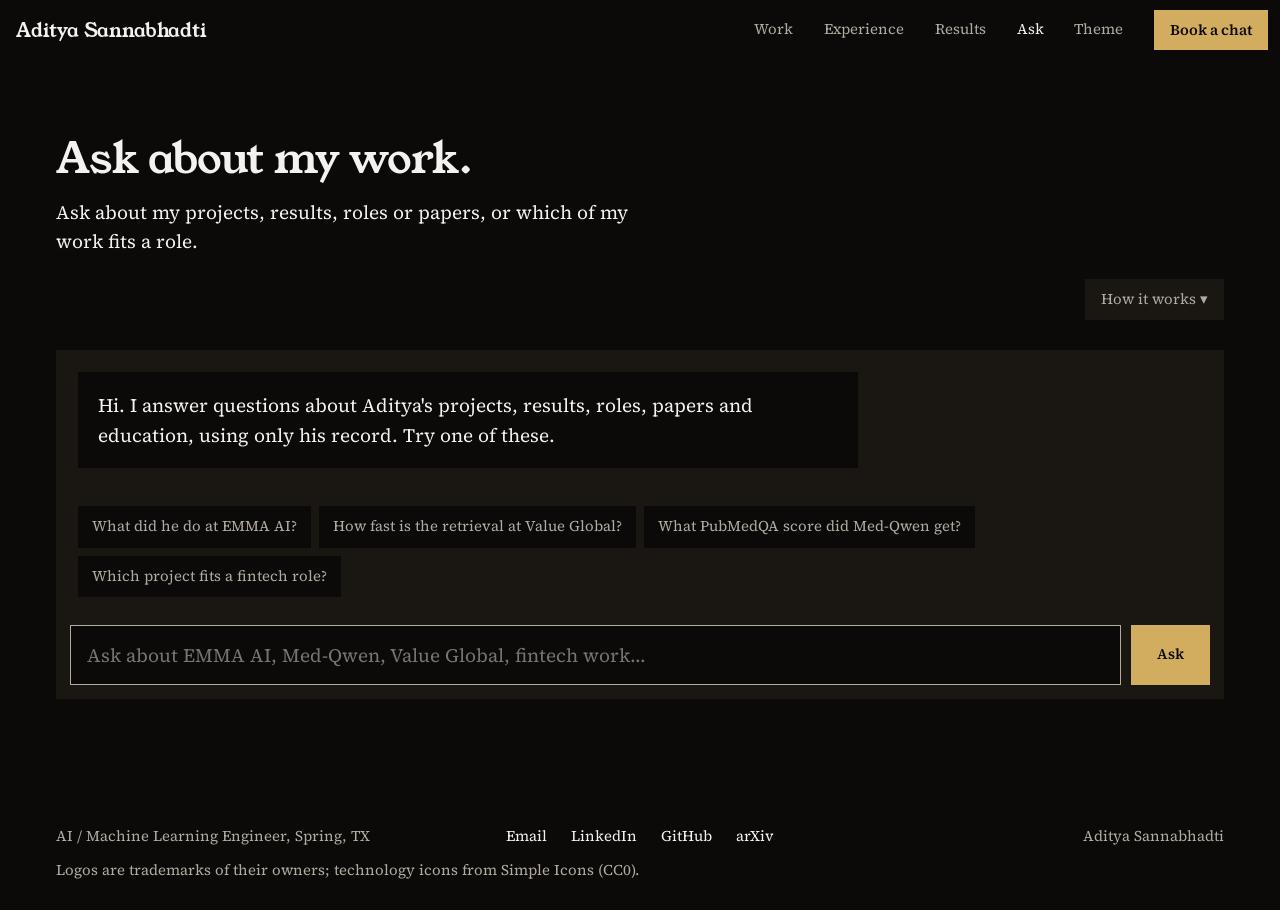
==== docs/ask.html @ 1a872a2d "Portfolio: Med-Qwen-3.5-4B-it is now the single source of truth Table, comparison picker, headline s" ====
<!doctype html>
<html lang="en"><head><meta charset="utf-8">
<meta name="viewport" content="width=device-width,initial-scale=1">
<title>Ask my record — Aditya Sannabhadti</title><meta name="description" content="Ask about Aditya’s projects, results and experience. Answers are quoted from his record by cosine similarity, with no AI model.">
<meta property="og:title" content="Ask my record — Aditya Sannabhadti"><meta property="og:description" content="Ask about Aditya’s projects, results and experience. Answers are quoted from his record by cosine similarity, with no AI model.">
<meta name="color-scheme" content="dark light"><meta name="theme-color" content="#0c0a08">
<link rel="icon" href="data:image/svg+xml,%3Csvg xmlns='http://www.w3.org/2000/svg' viewBox='0 0 32 32'%3E%3Crect width='32' height='32' fill='%230c0a08'/%3E%3Ctext x='16' y='22' text-anchor='middle' font-family='Georgia,serif' font-size='15' fill='%23d2ac5f'%3EAS%3C/text%3E%3C/svg%3E">
<link rel="preload" href="fonts/YoungSerif-normal.woff2" as="font" type="font/woff2" crossorigin>
<link rel="preload" href="fonts/SourceSerif4-normal.woff2" as="font" type="font/woff2" crossorigin>
<link rel="stylesheet" href="styles.css?v=ed3c6aea">
<script>document.documentElement.classList.add("js");try{var t=localStorage.getItem("th");if(t)document.documentElement.dataset.theme=t}catch(e){}</script>
</head><body class="sub">
<header class="topbar"><a class="wm" href="index.html">Aditya Sannabhadti</a><nav aria-label="Main"><a class="wk" href="index.html#work">Work</a><a class="mh" href="index.html#experience">Experience</a><a class="mh" href="index.html#results">Results</a><a href="ask.html" aria-current="page">Ask</a><button class="thm" id="tg" type="button" aria-label="Switch between dark and light">Theme</button><a class="btn p" href="contact.html">Book a chat</a></nav></header>
<main><div class="page"><div class="askn">
<h1 data-rise>Ask about my work.</h1>
<p class="intro s" data-rise style="--i:1">Ask about my projects, results, roles or papers, or which of my work fits a role.</p>
<div class="hwbar"><button class="hwb" id="hwb" type="button" aria-expanded="false" aria-controls="hwp">How it works <i aria-hidden="true">▾</i></button></div>
<div class="hwp" id="hwp" hidden><div class="hwd" aria-hidden="false"><div class="dw"><svg class="hws" viewBox="0 0 822 190" role="img" aria-label="How the Ask page works: question, read it, find the section, rank the lines, quote the best match"><defs><marker id="ah" viewBox="0 0 8 8" refX="6" refY="4" markerWidth="7" markerHeight="7" orient="auto"><path d="M0 0 L8 4 L0 8 z" class="hah"/></marker></defs><path class="ha" d="M169 94.0 L177 94.0" marker-end="url(#ah)"/><path class="ha" d="M327 94.0 L335 94.0" marker-end="url(#ah)"/><path class="ha" d="M485 94.0 L493 94.0" marker-end="url(#ah)"/><path class="ha" d="M643 94.0 L651 94.0" marker-end="url(#ah)"/><path class="ha" d="M95.0 176 L727.0 176"/><g class="hs" opacity=".35"><animate attributeName="opacity" values=".35;1;1;.35;.35" keyTimes="0;0.04;0.14;0.19;1" dur="7.5s" begin="-0.3s" repeatCount="indefinite"/><rect class="hb" x="24" y="28" width="142" height="132" /><text class="ht" x="38" y="52">1. Question</text><text class="hl" x="38" y="74">What did he do</text><text class="hl" x="38" y="93">at EMMA AI?</text></g><g class="hs" opacity=".35"><animate attributeName="opacity" values=".35;1;1;.35;.35" keyTimes="0;0.04;0.14;0.19;1" dur="7.5s" begin="1.2s" repeatCount="indefinite"/><rect class="hb" x="182" y="28" width="142" height="132" /><text class="ht" x="196" y="52">2. Read it</text><text class="hl" x="196" y="74">tokens: emma, ai</text><text class="hl" x="196" y="93">intent: describe</text><text class="hl" x="196" y="112">typos fixed</text></g><g class="hs" opacity=".35"><animate attributeName="opacity" values=".35;1;1;.35;.35" keyTimes="0;0.04;0.14;0.19;1" dur="7.5s" begin="2.7s" repeatCount="indefinite"/><rect class="hb" x="340" y="28" width="142" height="132" /><text class="ht" x="354" y="52">3. Find section</text><text class="hl" x="354" y="74">match: EMMA</text><text class="hl" x="354" y="93" textLength="114" lengthAdjust="spacingAndGlyphs">metadata: project</text><text class="hl" x="354" y="112" textLength="114" lengthAdjust="spacingAndGlyphs">health · AI · 2025</text></g><g class="hs" opacity=".35"><animate attributeName="opacity" values=".35;1;1;.35;.35" keyTimes="0;0.04;0.14;0.19;1" dur="7.5s" begin="4.2s" repeatCount="indefinite"/><rect class="hb" x="498" y="28" width="142" height="132" /><text class="ht" x="512" y="52">4. Rank lines</text><text class="hl sm" x="512" y="150">similarity</text><rect class="hbt" x="512" y="68" width="114" height="10"/><rect class="hbar win" x="512" y="68" width="104.8" height="10"/><rect class="hbt" x="512" y="94" width="114" height="10"/><rect class="hbar" x="512" y="94" width="38.6" height="10"/><rect class="hbt" x="512" y="120" width="114" height="10"/><rect class="hbar" x="512" y="120" width="20.2" height="10"/></g><g class="hs" opacity=".35"><animate attributeName="opacity" values=".35;1;1;.35;.35" keyTimes="0;0.04;0.14;0.19;1" dur="7.5s" begin="5.7s" repeatCount="indefinite"/><rect class="hb" x="656" y="28" width="142" height="132" /><text class="ht" x="670" y="52">5. Quote</text><text class="hl" x="670" y="74">best line,</text><text class="hl" x="670" y="93">numbers in bold,</text><text class="hl" x="670" y="112">+ source line</text></g><circle class="hp" r="6"><animateMotion dur="7.5s" repeatCount="indefinite" path="M95.0 176 L727.0 176" keyPoints="0;1;1" keyTimes="0;0.8;1" calcMode="linear"/></circle></svg></div><div class="mw"><svg class="hws" viewBox="0 0 330 660" role="img" aria-label="How the Ask page works: question, read it, find the section, rank the lines, quote the best match"><defs><marker id="ah" viewBox="0 0 8 8" refX="6" refY="4" markerWidth="7" markerHeight="7" orient="auto"><path d="M0 0 L8 4 L0 8 z" class="hah"/></marker></defs><path class="ha" d="M165.0 128 L165.0 146" marker-end="url(#ah)"/><path class="ha" d="M165.0 256 L165.0 274" marker-end="url(#ah)"/><path class="ha" d="M165.0 384 L165.0 402" marker-end="url(#ah)"/><path class="ha" d="M165.0 512 L165.0 530" marker-end="url(#ah)"/><path class="ha" d="M7 74.0 L7 586.0"/><g class="hs" opacity=".35"><animate attributeName="opacity" values=".35;1;1;.35;.35" keyTimes="0;0.04;0.14;0.19;1" dur="7.5s" begin="-0.3s" repeatCount="indefinite"/><rect class="hb" x="15" y="24" width="300" height="100" /><text class="ht" x="29" y="48">1. Question</text><text class="hl" x="29" y="70">What did he do</text><text class="hl" x="29" y="89">at EMMA AI?</text></g><g class="hs" opacity=".35"><animate attributeName="opacity" values=".35;1;1;.35;.35" keyTimes="0;0.04;0.14;0.19;1" dur="7.5s" begin="1.2s" repeatCount="indefinite"/><rect class="hb" x="15" y="152" width="300" height="100" /><text class="ht" x="29" y="176">2. Read it</text><text class="hl" x="29" y="198">tokens: emma, ai</text><text class="hl" x="29" y="217">intent: describe</text><text class="hl" x="29" y="236">typos fixed</text></g><g class="hs" opacity=".35"><animate attributeName="opacity" values=".35;1;1;.35;.35" keyTimes="0;0.04;0.14;0.19;1" dur="7.5s" begin="2.7s" repeatCount="indefinite"/><rect class="hb" x="15" y="280" width="300" height="100" /><text class="ht" x="29" y="304">3. Find section</text><text class="hl" x="29" y="326">match: EMMA</text><text class="hl" x="29" y="345">metadata: project</text><text class="hl" x="29" y="364">health · AI · 2025</text></g><g class="hs" opacity=".35"><animate attributeName="opacity" values=".35;1;1;.35;.35" keyTimes="0;0.04;0.14;0.19;1" dur="7.5s" begin="4.2s" repeatCount="indefinite"/><rect class="hb" x="15" y="408" width="300" height="100" /><text class="ht" x="29" y="432">4. Rank lines</text><text class="hl sm" x="29" y="498">similarity</text><rect class="hbt" x="29" y="448" width="272" height="10"/><rect class="hbar win" x="29" y="448" width="250.1" height="10"/><rect class="hbt" x="29" y="474" width="272" height="10"/><rect class="hbar" x="29" y="474" width="92.1" height="10"/><rect class="hbt" x="29" y="500" width="272" height="10"/><rect class="hbar" x="29" y="500" width="48.3" height="10"/></g><g class="hs" opacity=".35"><animate attributeName="opacity" values=".35;1;1;.35;.35" keyTimes="0;0.04;0.14;0.19;1" dur="7.5s" begin="5.7s" repeatCount="indefinite"/><rect class="hb" x="15" y="536" width="300" height="100" /><text class="ht" x="29" y="560">5. Quote</text><text class="hl" x="29" y="582">best line,</text><text class="hl" x="29" y="601">numbers in bold,</text><text class="hl" x="29" y="620">+ source line</text></g><circle class="hp" r="6"><animateMotion dur="7.5s" repeatCount="indefinite" path="M7 74.0 L7 586.0" keyPoints="0;1;1" keyTimes="0;0.8;1" calcMode="linear"/></circle></svg></div></div>
<ol>
<li><b>Chunk.</b> My record is cut into fifteen sections, one per project, role or topic, split into forty-three short lines. Each section carries metadata: project, organisation, year, domain, topics and tools.</li>
<li><b>Match.</b> No AI model runs here. Each question and each line becomes a TF-IDF vector; names such as EMMA or Tata pick the section, metadata filters pick projects by topic or role, and cosine similarity picks the best lines.</li>
<li><b>Quote.</b> A fixed template writes the reply around those lines. Same question, same answer, every time.</li></ol>
<p class="cap">It refuses anything outside my record, such as coding help or general questions. It was checked on fifty-six questions I wrote; every set was used to tune it, so treat that as a regression check, not a blind test. With this panel open, each answer also shows its similarity score and metadata tags. <a class="ln" href="how-it-works.gif" download>Download this diagram as a GIF</a>.</p></div>
<div class="askp" id="askp"><div class="thread" id="thread" aria-live="polite"></div>
<div class="starts" id="starts" aria-label="Suggested questions"></div>
<form id="askf" class="askf"><input id="askq" type="text" maxlength="300" autocomplete="off" placeholder="Ask about EMMA AI, Med-Qwen, Value Global, fintech work…" aria-label="Your question"><button type="submit">Ask</button></form></div>
</div></div></main>
<footer class="foot"><div class="row"><span>AI / Machine Learning Engineer, Spring, TX</span>
<nav aria-label="Elsewhere"><a href="mailto:asannabh@alumni.cmu.edu?subject=Let%27s%20talk">Email</a><a href="https://linkedin.com/in/aditya-sannabhadti-269168221" rel="noopener">LinkedIn</a><a href="https://github.com/adi274903" rel="noopener">GitHub</a><a href="https://arxiv.org/abs/2503.22954" rel="noopener">arXiv</a><button class="thm tgf" type="button" aria-label="Switch between dark and light">Theme</button></nav>
<span>Aditya Sannabhadti</span></div>
<p class="cr">Logos are trademarks of their owners; technology icons from Simple Icons (CC0).</p></footer>
<script src="engine.js?v=ed3c6aea" defer></script><script src="ask.js?v=ed3c6aea" defer></script><script src="app.js?v=ed3c6aea" defer></script></body></html>
---- docs/styles.css ----
/* Aditya Sannabhadti: the split stage.
   One face for headings (Young Serif), one for text (Source Serif 4), five sizes, flat fields, square corners.
   Surfaces are told apart by a tone step; the only lines are real table and form-field lines. */
@font-face{font-family:"Young Serif";src:url(fonts/YoungSerif-normal.woff2) format("woff2");font-weight:400;font-style:normal;font-display:swap}
@font-face{font-family:"Source Serif 4";src:url(fonts/SourceSerif4-normal.woff2) format("woff2");font-weight:200 900;font-style:normal;font-display:swap}
@font-face{font-family:"Source Serif 4";src:url(fonts/SourceSerif4-italic.woff2) format("woff2");font-weight:200 900;font-style:italic;font-display:swap}

:root{
 --bg:#0c0a08;--surface:#1a1612;--ink:#f3f2f0;--muted:#b2aba2;--accent:#d2ac5f;--accent-ink:#0c0a08;
 --f-head:"Young Serif",Georgia,"Times New Roman",serif;--f-text:"Source Serif 4",Georgia,"Times New Roman",serif;
 --s-small:clamp(.875rem,.85rem + .1vw,.9375rem);
 --s-body:clamp(1.0625rem,1rem + .25vw,1.1875rem);
 --s-lead:clamp(1.3125rem,1.1rem + .8vw,1.75rem);
 --s-head:clamp(1.75rem,1.1rem + 2vw,2.75rem);
 --s-display:clamp(3rem,1rem + 5vw,6rem);
 --m:12px;--bar:60px;--pad:clamp(22px,4.4vw,72px);--gap:clamp(88px,11vw,168px);
 --ease:cubic-bezier(.22,1,.36,1);color-scheme:dark}
:root[data-theme=light]{--bg:#edebe7;--surface:#dedad3;--ink:#17130f;--muted:#554d43;--accent:#6f4f0c;--accent-ink:#edebe7;color-scheme:light}
*,*::before,*::after{box-sizing:border-box}
*{margin:0}
html{-webkit-text-size-adjust:100%;scroll-behavior:smooth;scroll-padding-top:calc(var(--bar) + 16px)}
body{background:var(--bg);color:var(--ink);font:400 var(--s-body)/1.58 var(--f-text);-webkit-font-smoothing:antialiased;font-kerning:normal;overflow-x:hidden}
ul,ol{list-style:none;padding:0}
img,svg,video{display:block;max-width:100%}
a{color:inherit}
button{font:inherit;color:inherit;background:none;border:0;padding:0;cursor:pointer}
:focus-visible{outline:2px solid var(--accent);outline-offset:3px}
::selection{background:var(--accent);color:var(--accent-ink)}
h1,h2,h3{font-family:var(--f-head);font-weight:400;letter-spacing:-.02em;line-height:1.04;text-wrap:balance}
h1{font-size:var(--s-display)}
h2{font-size:var(--s-head)}
h3{font-size:var(--s-lead);line-height:1.15}
p{max-width:62ch;text-wrap:pretty}
.small,small{font-size:var(--s-small)}
.mut{color:var(--muted)}
.lead{font-size:var(--s-lead);line-height:1.38}
strong.n{font-weight:700}
a.ln,.cap a,.prose a{color:var(--accent);text-decoration:underline;text-decoration-thickness:.07em;text-underline-offset:.2em;overflow-wrap:anywhere}
a.ln:hover,.cap a:hover,.prose a:hover{text-decoration-thickness:.14em}
.cap{font-size:var(--s-small);color:var(--muted);max-width:68ch;margin-top:14px}
.sr{position:absolute;width:1px;height:1px;overflow:hidden;clip-path:inset(50%);white-space:nowrap}

/* buttons: one shape, flat, square */
.btn{display:inline-flex;align-items:center;justify-content:center;gap:8px;min-height:50px;padding:0 24px;background:var(--surface);color:var(--ink);text-decoration:none;font:600 var(--s-small)/1 var(--f-text);transition:transform .14s var(--ease),background-color .18s,color .18s}
.btn:hover{background:var(--ink);color:var(--bg)}
.btn:active{transform:scale(.97)}
.btn.p{background:var(--accent);color:var(--accent-ink)}
.btn.p:hover{background:var(--ink);color:var(--bg)}
.cta{display:flex;flex-wrap:wrap;gap:10px;margin-top:clamp(26px,3vw,38px)}

/* bar */
.topbar{position:sticky;top:0;z-index:30;height:var(--bar);background:var(--bg);display:flex;align-items:center;justify-content:space-between;gap:16px;padding:0 var(--m) 0 calc(var(--m) + 4px)}
.wm{font:400 var(--s-body)/1 var(--f-head);text-decoration:none;letter-spacing:-.01em;white-space:nowrap}
.topbar nav{display:flex;align-items:center;gap:clamp(14px,2.4vw,32px);font-size:var(--s-small)}
.topbar nav a{text-decoration:none;color:var(--muted);padding:8px 0}
.topbar nav a:hover,.topbar nav a[aria-current]{color:var(--ink)}
.topbar nav a.btn,.topbar nav a.btn[aria-current]{color:var(--accent-ink)}
.topbar nav .btn{min-height:40px;padding:0 16px;color:var(--accent-ink)}
.topbar nav .btn:hover{color:var(--bg)}
.thm{font-size:var(--s-small);color:var(--muted);padding:8px 0}
.thm:hover{color:var(--ink)}
@media(max-width:720px){.topbar nav a.mh,.topbar nav .thm,.topbar nav a.wk{display:none}.topbar nav{gap:16px}}

/* the split: a stage that stays, and a column that scrolls */
.split{display:grid;grid-template-columns:minmax(0,1fr)}
.stage{margin:var(--m)}
.stage .pane{display:none}
.stage .pane.me{display:block}
.pane figure,.pane .fill{position:relative}
.stage img{width:100%;height:100%;object-fit:cover}
.stage .pane.me img{aspect-ratio:1;width:min(100%,420px);height:auto;margin:0 auto}
.stage figcaption{background:var(--surface);padding:14px 18px;font-size:var(--s-small);color:var(--muted)}
.stage figcaption a{color:var(--muted)}
.read{padding:clamp(28px,5vw,64px) var(--pad) 0}
.read>section{padding-bottom:var(--gap)}
@media(min-width:1000px){
 .split{grid-template-columns:minmax(0,1fr) minmax(0,1fr)}
 .stage{position:sticky;top:var(--bar);height:calc(100svh - var(--bar) - var(--m));margin:0 0 var(--m) var(--m);background:var(--surface);overflow:hidden}
 .stage .pane{display:flex;flex-direction:column;position:absolute;inset:0;opacity:0;visibility:hidden;transition:opacity .35s ease,visibility 0s .35s}
 .stage .pane.on{opacity:1;visibility:visible;transition:opacity .8s ease .3s}
 .pane figure{flex:1;min-height:0;display:flex;flex-direction:column}
 .pane figure img{flex:1;min-height:0;height:100%}
 .stage .pane.me figure{align-items:center;justify-content:center}
 .stage .pane.me img{flex:none;height:auto;aspect-ratio:1;width:min(86%,540px);margin:0}
 .stage .pane.me figcaption{width:min(86%,540px);background:none;padding:16px 0 0}
 .pane.me.on img{animation:drift 22s ease-in-out infinite alternate}
 .read{padding-top:clamp(40px,6vw,88px)}
}
@keyframes drift{from{transform:scale(1)}to{transform:scale(1.045)}}
.pane .fill{flex:1;min-height:0;padding:clamp(28px,3.4vw,56px);display:flex;flex-direction:column;justify-content:center;gap:22px;overflow:hidden}
.fill .big{font:400 var(--s-display)/.95 var(--f-head);letter-spacing:-.03em;color:var(--accent);font-variant-numeric:tabular-nums;text-wrap:balance}
.fill .note{font-size:var(--s-lead);line-height:1.3;color:var(--ink);max-width:28ch}
.fill .ttl{font-size:var(--s-small);color:var(--muted)}
.fill .ch{max-width:560px}

/* hero */
.hero{min-height:calc(100svh - var(--bar) - 40px);display:flex;flex-direction:column;justify-content:center}
.hero h1{margin-bottom:clamp(18px,2vw,28px)}
.hero .role{font-size:var(--s-lead);line-height:1.28;max-width:30ch;color:var(--ink)}
.hero .where{color:var(--muted);font-size:var(--s-small);margin-top:10px}
.hero .lede{font-size:var(--s-body);line-height:1.6;max-width:52ch;margin-top:clamp(22px,2.6vw,34px)}
.hero .lede[hidden]{display:none}
.hero .motto{margin-top:18px;color:var(--muted);font-style:italic;max-width:46ch}
.tracks{margin-top:clamp(28px,3.4vw,44px);display:flex;flex-wrap:wrap;align-items:center;gap:6px 14px;color:var(--muted);font-size:var(--s-small)}
.seg{display:inline-flex;flex-wrap:wrap;gap:6px}
.seg button{font-size:var(--s-small);padding:9px 16px;background:var(--surface);color:var(--muted);transition:background-color .18s,color .18s}
.seg button:hover{color:var(--ink)}
.seg button[aria-pressed=true]{background:var(--accent);color:var(--accent-ink)}

/* section heads */
.sh{max-width:22ch;margin-bottom:clamp(22px,2.6vw,36px)}
.sh.w{max-width:26ch}
.sh+p{color:var(--muted);margin:-8px 0 clamp(26px,3vw,40px);max-width:52ch}

/* work: names are the index */
.works li{padding:clamp(22px,2.6vw,34px) 0}
.works .wn{display:block;width:100%;text-align:left}
.works .wt{display:block;font:400 var(--s-head)/1.06 var(--f-head);letter-spacing:-.02em;transition:color .18s;text-wrap:balance}
.works .wm{display:block;margin-top:10px;font-size:var(--s-small);color:var(--muted)}
.works li.on .wt,.works .wn:hover .wt,.works .wn:focus-visible .wt{color:var(--accent)}
.works .wb{margin-top:16px;max-width:54ch}
.works .wa{display:flex;flex-wrap:wrap;align-items:center;gap:8px 28px;margin-top:18px;font-size:var(--s-body)}
.works .wa .show{color:var(--accent);text-decoration:underline;text-underline-offset:.22em;text-decoration-thickness:.07em}
.works .wa a{color:var(--muted);text-decoration:underline;text-underline-offset:.22em;text-decoration-thickness:.07em}
.works .wa a:hover,.works .wa .show:hover{color:var(--ink)}
.works li.off{display:none}
.works .wf{display:none;margin-top:22px;padding:22px;background:var(--surface)}
.works li.open .wf{display:block}
.wf .big{font:400 clamp(2.25rem,9vw,3.25rem)/1 var(--f-head);color:var(--accent);margin-bottom:6px;font-variant-numeric:tabular-nums}
.wf .note{font-size:var(--s-small);color:var(--muted);margin-bottom:16px}
.chips{display:flex;flex-wrap:wrap;gap:8px 18px;margin-top:14px;font-size:var(--s-small);color:var(--muted)}
.chips li{display:inline-flex;align-items:center;gap:7px}
.ic{width:16px;height:16px;fill:currentColor;flex:none}
.lg-i{display:inline-flex}
@media(min-width:1000px){.works .wf{display:none!important}}

/* charts (inline SVG, styled here) */
.ch{width:100%;height:auto;overflow:visible}
.ch text{font-family:var(--f-text);font-size:14px;fill:var(--muted)}
.ch .l.hot,.ch .v{fill:var(--ink)}
.ch .v{font-weight:600}
.ch .tr{fill:var(--bg)}
.ch .bar{fill:#5c554b}
.ch .bar.hot{fill:var(--accent)}
.mw{display:none}
@media(max-width:720px){.dw{display:none}.mw{display:block}}
@media(prefers-reduced-motion:no-preference){
 .js .ch .bar{transform-box:fill-box;transform-origin:left center;transform:scaleX(0);transition:transform .9s var(--ease);transition-delay:calc(var(--i,0)*80ms + 200ms)}
 .js .on .ch .bar,.js .open .ch .bar,.js .ch.in .bar,.js .fig .ch .bar{transform:scaleX(1)}}

/* the scoreboard: full width, the live thing */
.full{padding:var(--gap) var(--pad) 0}
.full>.in{max-width:78rem;margin:0 auto}
.sb{display:grid;gap:clamp(26px,4vw,64px);grid-template-columns:minmax(0,1fr);align-items:start}
@media(min-width:1000px){.sb{grid-template-columns:minmax(0,5fr) minmax(0,7fr)}}
.sb .pick{display:flex;flex-wrap:wrap;gap:8px;margin:22px 0 26px}
.sb .pick button{padding:10px 16px;background:var(--surface);color:var(--muted);font-size:var(--s-small);transition:background-color .18s,color .18s,transform .14s}
.sb .pick button:hover{color:var(--ink)}
.sb .pick button:active{transform:scale(.97)}
.sb .pick button[aria-pressed=true]{background:var(--accent);color:var(--accent-ink)}
.verdict{font-size:var(--s-body);line-height:1.5;max-width:42ch;min-height:4.5em}
.verdict em{font-style:normal;font-weight:700;color:var(--accent)}
.tblw{overflow-x:auto}
.cmp{width:100%;border-collapse:collapse;font-size:var(--s-body);font-variant-numeric:tabular-nums}
.cmp caption{text-align:left;color:var(--muted);font-size:var(--s-small);padding-top:16px;caption-side:bottom}
.cmp th,.cmp td{padding:14px 12px;text-align:right;border-bottom:1px solid var(--surface)}
.cmp th:first-child,.cmp tbody th{text-align:left;padding-left:0}
.cmp thead th{font-weight:600;color:var(--muted);font-size:var(--s-small);vertical-align:bottom}
.cmp tbody th{font-weight:400}
.cmp .us{background:var(--surface)}
.cmp thead .us{color:var(--accent);white-space:nowrap}
.cmp td.best{font-weight:700;color:var(--accent)}
.cmp[data-sel="1"] .c3,.cmp[data-sel="1"] .c4,.cmp[data-sel="3"] .c1,.cmp[data-sel="3"] .c4,.cmp[data-sel="4"] .c1,.cmp[data-sel="4"] .c3{display:none}

/* experience: two-ended rows */
.xp details{padding:clamp(14px,1.6vw,20px) 0}
.xp summary{display:grid;grid-template-columns:44px minmax(0,1fr) auto;column-gap:16px;align-items:center;cursor:pointer;list-style:none}
.xp summary::-webkit-details-marker{display:none}
.xp .co{display:grid;place-items:center;width:44px;height:44px}
.xp .co img{width:36px;height:36px;object-fit:contain}
.xp .co .ic{width:30px;height:30px}
.xp .co.mn{font:400 var(--s-small) var(--f-head);color:var(--muted);background:var(--surface)}
.xp .org{font:400 var(--s-lead)/1.15 var(--f-head);letter-spacing:-.01em;transition:color .18s}
.xp summary:hover .org,.xp details[open] .org{color:var(--accent)}
.xp .when{font-size:var(--s-small);color:var(--muted);text-align:right;white-space:nowrap}
.xp .role{grid-column:2/-1;font-size:var(--s-small);color:var(--muted);margin-top:4px}
.xp ul{margin:16px 0 8px 60px;display:grid;gap:12px;max-width:56ch}
.xp .lgs{grid-column:2/-1;display:flex;flex-wrap:wrap;gap:10px;margin-top:8px;color:var(--muted)}
@media(max-width:720px){.xp summary{grid-template-columns:44px minmax(0,1fr)}.xp .when{grid-column:2;text-align:left;margin-top:2px}.xp ul{margin-left:0}}
.xp .co.ink img{filter:invert(1)}
:root[data-theme=light] .xp .co.ink img{filter:none}
.xp .co.fb img{width:100%;height:100%;object-fit:cover}

/* skills counted: bars made of a flat fill */
.sk{display:grid;gap:clamp(22px,2.4vw,34px)}
.sk li{display:grid;grid-template-columns:minmax(0,1fr);gap:8px}
@media(min-width:760px){.sk li{grid-template-columns:minmax(0,5fr) minmax(0,7fr);align-items:baseline;gap:28px}}
.sk .a{font:400 var(--s-lead)/1.15 var(--f-head)}
.sk .m{display:grid;gap:8px}
.sk .bar2{height:14px;background:var(--surface)}
.sk .bar2 i{display:block;height:100%;background:var(--accent);transform-origin:left;width:var(--w)}
.sk .who{font-size:var(--s-small);color:var(--muted)}
.tools{display:flex;flex-wrap:wrap;gap:10px 22px;margin:0 0 clamp(34px,4vw,56px);color:var(--muted);font-size:var(--s-small)}
.tools li{display:inline-flex;align-items:center;gap:8px}
.tools .ic{width:18px;height:18px;color:var(--accent)}
@media(prefers-reduced-motion:no-preference){
 .js .sk .bar2 i{transform:scaleX(0);transition:transform 1s var(--ease)}
 .js .sk li.is-in .bar2 i{transform:scaleX(1)}}

/* plain names in columns: papers, schools, recognition */
.names{display:grid;gap:clamp(30px,4vw,56px);grid-template-columns:minmax(0,1fr)}
@media(min-width:760px){.names{grid-template-columns:repeat(3,minmax(0,1fr))}}
.names h3{margin-bottom:16px}
.names li{margin-bottom:16px;line-height:1.45}
.names li span{display:block;color:var(--muted);font-size:var(--s-small);margin-top:2px}
.names a{text-decoration:underline;text-decoration-thickness:.07em;text-underline-offset:.22em}
.names a:hover{color:var(--accent)}

/* contact: one card on a photograph */
.visit{position:relative;margin-top:var(--gap);min-height:min(78svh,760px);display:flex;align-items:flex-start;justify-content:flex-end;padding:clamp(14px,4vw,64px)}
.visit>img{position:absolute;inset:0;width:100%;height:100%;object-fit:cover;object-position:50% 62%}
.card{position:relative;background:var(--surface);padding:clamp(24px,3vw,36px);width:min(100%,440px);display:grid;gap:18px}
.card h2{font-size:var(--s-head)}
.card .links{display:flex;flex-wrap:wrap;gap:6px 20px;font-size:var(--s-small)}
.card .links a{color:var(--muted);text-decoration:underline;text-underline-offset:.22em}
.card .links a:hover{color:var(--ink)}
.card .mail{font:400 var(--s-body)/1.3 var(--f-head);color:var(--accent);text-decoration:underline;text-underline-offset:.22em;overflow-wrap:anywhere}
.card .btn{width:100%}

/* footer: one quiet line */
.foot{padding:clamp(80px,14svh,160px) var(--pad) 28px;display:grid;gap:10px;font-size:var(--s-small);color:var(--muted)}
.foot .row{display:grid;grid-template-columns:1fr auto 1fr;gap:16px;align-items:baseline}
.foot .row>:last-child{text-align:right}
.foot nav{display:flex;gap:24px;flex-wrap:wrap;justify-content:center}
.foot .thm{color:var(--ink);padding:0}
.foot a{color:var(--ink);text-decoration:none}
.foot a:hover{text-decoration:underline}
.foot .cr{max-width:96ch}
.foot .cr a{color:var(--muted);text-decoration:underline}
@media(max-width:720px){.foot .row{grid-template-columns:1fr;gap:8px}.foot .row>:last-child{text-align:left}.foot nav{justify-content:flex-start;gap:16px}}

/* case, ask and contact pages share one column */
.page{padding:clamp(34px,6vw,88px) var(--pad) 0}
.page h1{font-size:var(--s-head);max-width:22ch;margin:0 0 16px}
.page h1.lg{font-size:var(--s-display);max-width:none;margin-bottom:24px}
.page .sub{color:var(--muted);font-size:var(--s-body)}
.top{display:grid;gap:clamp(24px,4vw,64px);grid-template-columns:minmax(0,1fr);align-items:center;margin-bottom:clamp(40px,5vw,72px)}
@media(min-width:900px){.top{grid-template-columns:minmax(0,7fr) minmax(0,6fr)}}
.page .intro.s{font-size:var(--s-body);line-height:1.55;max-width:62ch}
.page .intro{font-size:var(--s-lead);line-height:1.34;max-width:34ch;color:var(--ink)}
.bigm{margin:clamp(22px,3vw,40px) 0 clamp(28px,4vw,54px);display:grid;gap:10px}
.bigm b{font:400 var(--s-display)/.95 var(--f-head);color:var(--accent);letter-spacing:-.03em;font-variant-numeric:tabular-nums;text-wrap:balance}
.bigm span{font-size:var(--s-lead);line-height:1.3;max-width:30ch}
.cols{display:grid;gap:clamp(34px,5vw,80px);grid-template-columns:minmax(0,1fr);align-items:start}
@media(min-width:900px){.cols{grid-template-columns:minmax(0,7fr) minmax(0,6fr)}}
.cols h3{margin-bottom:16px}
.cols ul.b{display:grid;gap:18px}
.fig{background:var(--surface);padding:clamp(20px,2.6vw,34px)}
.cols .chips{margin:0 0 34px}
.pn{display:flex;justify-content:space-between;gap:12px;flex-wrap:wrap;margin-top:clamp(56px,7vw,100px)}
.vs{display:grid;gap:12px}
.vr{display:grid;grid-template-columns:minmax(0,1.6fr) auto auto;gap:14px;align-items:center}
.vn{font-size:var(--s-small)}
.cells{display:inline-flex;gap:4px}
.cells i{width:16px;height:16px;background:var(--bg)}
.cells i.w{background:var(--accent)}
.vr b{font-weight:600;font-variant-numeric:tabular-nums;min-width:2.6em;text-align:right}
.vs .k{font-size:var(--s-small);color:var(--muted)}

/* Ask page */
.askn{max-width:none}
.askp{background:var(--surface);display:flex;flex-direction:column;min-height:0;max-height:78dvh;margin-top:30px}
.thread{flex:1;overflow-y:auto;padding:22px;display:flex;flex-direction:column;gap:16px;min-height:0}
.am{max-width:94%}
.am.u{align-self:flex-end;background:var(--accent);color:var(--accent-ink);padding:10px 16px}
.am.b{align-self:flex-start;width:100%;max-width:100%}
.abx{background:var(--bg);padding:18px 20px;max-width:78ch}
.mt{display:flex;flex-wrap:wrap;gap:6px 14px;align-items:baseline;margin-bottom:10px}
.mt b{font:400 var(--s-lead)/1.15 var(--f-head);color:var(--accent)}
.mt span{font-size:var(--s-small);color:var(--muted)}
.ld{color:var(--muted);margin-bottom:8px}
.ls{display:grid;gap:12px}
@media(prefers-reduced-motion:no-preference){.ls li{opacity:0;animation:rise .5s var(--ease) forwards;animation-delay:calc(var(--i,0)*140ms + 60ms)}@keyframes rise{from{opacity:0;transform:translateY(8px)}to{opacity:1;transform:none}}}
.lks{display:flex;flex-wrap:wrap;gap:8px;margin-top:14px}
.lks a{font-size:var(--s-small);padding:8px 14px;background:var(--surface);text-decoration:none}
.lks a:hover{background:var(--accent);color:var(--accent-ink)}
.src{margin-top:14px}
.src summary{cursor:pointer;font-size:var(--s-small);color:var(--muted);list-style:none}
.src summary::-webkit-details-marker{display:none}
.src p{margin-top:8px;font-size:var(--s-small);color:var(--muted)}
.chs,.starts{display:flex;flex-wrap:wrap;gap:8px}
.starts{padding:0 22px 14px}
.chs{margin-top:16px}
.chs button,.starts button{font-size:var(--s-small);padding:9px 14px;background:var(--bg);color:var(--muted);text-align:left;transition:color .18s,background-color .18s}
.chs button:hover,.starts button:hover{color:var(--accent-ink);background:var(--accent)}
.askf{display:flex;gap:10px;padding:14px}
.askf input{flex:1;min-width:0;background:var(--bg);border:1px solid var(--muted);padding:14px 16px;color:var(--ink);font:inherit;font-size:var(--s-body)}
.askf input:focus{outline:2px solid var(--accent);outline-offset:1px}
.askf button{background:var(--accent);color:var(--accent-ink);padding:0 26px;font-weight:600;font-size:var(--s-small)}
.askp.asked .starts{display:none}
.askp:not(.xray) .mt span,.askp:not(.xray) .tg2{display:none}
.tg2{display:flex;flex-wrap:wrap;gap:6px 14px;margin:0 0 10px;font-size:var(--s-small);color:var(--muted)}
.hwbar{display:flex;justify-content:flex-end;margin-top:22px}
.hwb{font-size:var(--s-small);padding:9px 16px;background:var(--surface);color:var(--muted)}
.hwb:hover{color:var(--ink)}
.hwb[aria-expanded=true]{background:var(--accent);color:var(--accent-ink)}
.hwb i{font-style:normal;display:inline-block;transition:transform .2s}
.hwb[aria-expanded=true] i{transform:rotate(180deg)}
.hwp{background:var(--surface);padding:24px;margin-top:14px}
.hwp[hidden]{display:none}
.hwp ol{display:grid;gap:14px;padding-left:22px;list-style:decimal;margin-top:18px}
.hwp li b{color:var(--accent);font-weight:600}
.hwd{overflow:hidden;max-width:920px}
.hws{width:100%;height:auto}
.hws .hb{fill:var(--bg)}
.hws .ht{font:600 14px var(--f-text);fill:var(--accent)}
.hws .hl{font:400 14px var(--f-text);fill:var(--ink)}
.hws .hl.sm{fill:var(--muted)}
.hws .ha{stroke:var(--muted);stroke-width:1.6;fill:none}
.hws .hah{fill:var(--muted)}
.hws .hp{fill:var(--accent)}
.hws .hbt{fill:var(--surface)}
.hws .hbar{fill:#5c554b}
.hws .hbar.win{fill:var(--accent)}
.hwd .mw{max-width:420px;margin:0 auto}
@media(max-width:900px){.hwd .dw{display:none}.hwd .mw{display:block}}
@media(min-width:901px){.hwd .mw{display:none}}

/* contact page */
.askw{display:grid;gap:clamp(34px,5vw,80px);grid-template-columns:minmax(0,1fr);align-items:start}
@media(min-width:900px){.askw{grid-template-columns:minmax(0,7fr) minmax(0,5fr)}}
.cfw{background:var(--surface);padding:clamp(22px,3vw,40px)}
.fr{display:grid;gap:7px;margin-bottom:18px}
.fr label{font-size:var(--s-body);color:var(--muted)}
.fr input,.fr textarea{width:100%;background:var(--bg);border:1px solid var(--muted);padding:14px 16px;color:var(--ink);font:inherit;font-size:var(--s-body)}
.fr textarea{resize:vertical;min-height:170px}
.fr input:focus,.fr textarea:focus{outline:2px solid var(--accent);outline-offset:1px}
.cmsg{min-height:1.4em;margin-top:14px;font-size:var(--s-small)}
.cmsg.bad{color:var(--accent)}
.cfw button[disabled]{opacity:.6;cursor:wait}
.cdone h2{margin-bottom:12px}
.cdone:focus{outline:none}
.how h3{margin-bottom:14px}
.how .direct{display:grid;gap:14px}
.how .direct a{text-decoration:underline;text-underline-offset:.22em;text-decoration-thickness:.07em}
.how .direct a:hover{color:var(--accent)}

/* motion: entrances rise once; content stays visible without script */
@media(prefers-reduced-motion:no-preference){
 .js [data-rise]{opacity:0;transform:translateY(22px);animation:up .9s var(--ease) forwards;animation-delay:calc(var(--i,0)*90ms + 100ms)}
 .js [data-reveal]{opacity:0;transform:translateY(24px);transition:opacity .8s var(--ease),transform .9s var(--ease);transition-delay:calc(var(--i,0)*70ms)}
 .js [data-reveal].is-in{opacity:1;transform:none}}
@keyframes up{to{opacity:1;transform:none}}
@media(prefers-reduced-motion:reduce){.stage .pane,.stage .pane.on{transition:none}.pane.me.on img{animation:none}}
@media print{.topbar,.tracks,.cta,.stage{display:none}body{background:#fff;color:#000}}

@media(max-width:720px){.cmp th,.cmp td{padding:12px 6px}.cmp{font-size:var(--s-small)}.cmp thead th{font-size:var(--s-small);hyphens:auto}}

@media(max-width:720px){.cmp{table-layout:fixed}.cmp th:first-child{width:30%}.cmp thead th{overflow-wrap:anywhere}.cmp th,.cmp td{padding:12px 4px}}
@media(max-width:759px){.rec{columns:1!important}}
.tblw+.cap{margin-top:12px}
.foot .tgf{display:none}
@media(max-width:720px){.foot .tgf{display:inline}}

/* large screens: everything set in rem grows with the screen, so the page never sits in a narrow column */
@media(min-width:1800px){html{font-size:118%}}
@media(min-width:2400px){html{font-size:150%}}
@media(min-width:3200px){html{font-size:200%}}
.rl{margin-top:1.25rem}
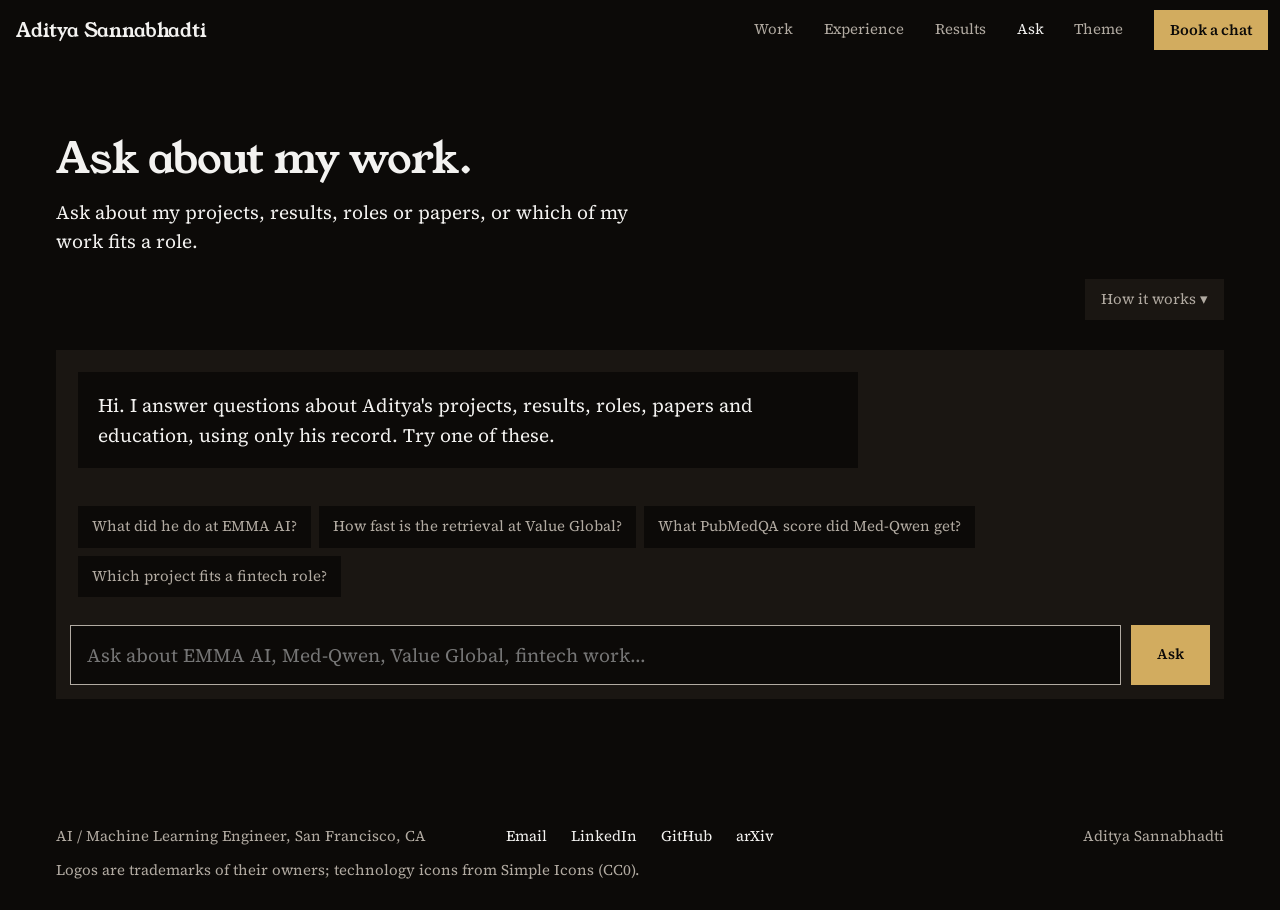
==== commit 586bb1f5: "Portfolio: add the NCM-MoE training study as the twelfth project; location San Francisco, CA" ====
--- a/docs/ask.html
+++ b/docs/ask.html
@@ -17,7 +17,7 @@
 <div class="hwbar"><button class="hwb" id="hwb" type="button" aria-expanded="false" aria-controls="hwp">How it works <i aria-hidden="true">▾</i></button></div>
 <div class="hwp" id="hwp" hidden><div class="hwd" aria-hidden="false"><div class="dw"><svg class="hws" viewBox="0 0 822 190" role="img" aria-label="How the Ask page works: question, read it, find the section, rank the lines, quote the best match"><defs><marker id="ah" viewBox="0 0 8 8" refX="6" refY="4" markerWidth="7" markerHeight="7" orient="auto"><path d="M0 0 L8 4 L0 8 z" class="hah"/></marker></defs><path class="ha" d="M169 94.0 L177 94.0" marker-end="url(#ah)"/><path class="ha" d="M327 94.0 L335 94.0" marker-end="url(#ah)"/><path class="ha" d="M485 94.0 L493 94.0" marker-end="url(#ah)"/><path class="ha" d="M643 94.0 L651 94.0" marker-end="url(#ah)"/><path class="ha" d="M95.0 176 L727.0 176"/><g class="hs" opacity=".35"><animate attributeName="opacity" values=".35;1;1;.35;.35" keyTimes="0;0.04;0.14;0.19;1" dur="7.5s" begin="-0.3s" repeatCount="indefinite"/><rect class="hb" x="24" y="28" width="142" height="132" /><text class="ht" x="38" y="52">1. Question</text><text class="hl" x="38" y="74">What did he do</text><text class="hl" x="38" y="93">at EMMA AI?</text></g><g class="hs" opacity=".35"><animate attributeName="opacity" values=".35;1;1;.35;.35" keyTimes="0;0.04;0.14;0.19;1" dur="7.5s" begin="1.2s" repeatCount="indefinite"/><rect class="hb" x="182" y="28" width="142" height="132" /><text class="ht" x="196" y="52">2. Read it</text><text class="hl" x="196" y="74">tokens: emma, ai</text><text class="hl" x="196" y="93">intent: describe</text><text class="hl" x="196" y="112">typos fixed</text></g><g class="hs" opacity=".35"><animate attributeName="opacity" values=".35;1;1;.35;.35" keyTimes="0;0.04;0.14;0.19;1" dur="7.5s" begin="2.7s" repeatCount="indefinite"/><rect class="hb" x="340" y="28" width="142" height="132" /><text class="ht" x="354" y="52">3. Find section</text><text class="hl" x="354" y="74">match: EMMA</text><text class="hl" x="354" y="93" textLength="114" lengthAdjust="spacingAndGlyphs">metadata: project</text><text class="hl" x="354" y="112" textLength="114" lengthAdjust="spacingAndGlyphs">health · AI · 2025</text></g><g class="hs" opacity=".35"><animate attributeName="opacity" values=".35;1;1;.35;.35" keyTimes="0;0.04;0.14;0.19;1" dur="7.5s" begin="4.2s" repeatCount="indefinite"/><rect class="hb" x="498" y="28" width="142" height="132" /><text class="ht" x="512" y="52">4. Rank lines</text><text class="hl sm" x="512" y="150">similarity</text><rect class="hbt" x="512" y="68" width="114" height="10"/><rect class="hbar win" x="512" y="68" width="104.8" height="10"/><rect class="hbt" x="512" y="94" width="114" height="10"/><rect class="hbar" x="512" y="94" width="38.6" height="10"/><rect class="hbt" x="512" y="120" width="114" height="10"/><rect class="hbar" x="512" y="120" width="20.2" height="10"/></g><g class="hs" opacity=".35"><animate attributeName="opacity" values=".35;1;1;.35;.35" keyTimes="0;0.04;0.14;0.19;1" dur="7.5s" begin="5.7s" repeatCount="indefinite"/><rect class="hb" x="656" y="28" width="142" height="132" /><text class="ht" x="670" y="52">5. Quote</text><text class="hl" x="670" y="74">best line,</text><text class="hl" x="670" y="93">numbers in bold,</text><text class="hl" x="670" y="112">+ source line</text></g><circle class="hp" r="6"><animateMotion dur="7.5s" repeatCount="indefinite" path="M95.0 176 L727.0 176" keyPoints="0;1;1" keyTimes="0;0.8;1" calcMode="linear"/></circle></svg></div><div class="mw"><svg class="hws" viewBox="0 0 330 660" role="img" aria-label="How the Ask page works: question, read it, find the section, rank the lines, quote the best match"><defs><marker id="ah" viewBox="0 0 8 8" refX="6" refY="4" markerWidth="7" markerHeight="7" orient="auto"><path d="M0 0 L8 4 L0 8 z" class="hah"/></marker></defs><path class="ha" d="M165.0 128 L165.0 146" marker-end="url(#ah)"/><path class="ha" d="M165.0 256 L165.0 274" marker-end="url(#ah)"/><path class="ha" d="M165.0 384 L165.0 402" marker-end="url(#ah)"/><path class="ha" d="M165.0 512 L165.0 530" marker-end="url(#ah)"/><path class="ha" d="M7 74.0 L7 586.0"/><g class="hs" opacity=".35"><animate attributeName="opacity" values=".35;1;1;.35;.35" keyTimes="0;0.04;0.14;0.19;1" dur="7.5s" begin="-0.3s" repeatCount="indefinite"/><rect class="hb" x="15" y="24" width="300" height="100" /><text class="ht" x="29" y="48">1. Question</text><text class="hl" x="29" y="70">What did he do</text><text class="hl" x="29" y="89">at EMMA AI?</text></g><g class="hs" opacity=".35"><animate attributeName="opacity" values=".35;1;1;.35;.35" keyTimes="0;0.04;0.14;0.19;1" dur="7.5s" begin="1.2s" repeatCount="indefinite"/><rect class="hb" x="15" y="152" width="300" height="100" /><text class="ht" x="29" y="176">2. Read it</text><text class="hl" x="29" y="198">tokens: emma, ai</text><text class="hl" x="29" y="217">intent: describe</text><text class="hl" x="29" y="236">typos fixed</text></g><g class="hs" opacity=".35"><animate attributeName="opacity" values=".35;1;1;.35;.35" keyTimes="0;0.04;0.14;0.19;1" dur="7.5s" begin="2.7s" repeatCount="indefinite"/><rect class="hb" x="15" y="280" width="300" height="100" /><text class="ht" x="29" y="304">3. Find section</text><text class="hl" x="29" y="326">match: EMMA</text><text class="hl" x="29" y="345">metadata: project</text><text class="hl" x="29" y="364">health · AI · 2025</text></g><g class="hs" opacity=".35"><animate attributeName="opacity" values=".35;1;1;.35;.35" keyTimes="0;0.04;0.14;0.19;1" dur="7.5s" begin="4.2s" repeatCount="indefinite"/><rect class="hb" x="15" y="408" width="300" height="100" /><text class="ht" x="29" y="432">4. Rank lines</text><text class="hl sm" x="29" y="498">similarity</text><rect class="hbt" x="29" y="448" width="272" height="10"/><rect class="hbar win" x="29" y="448" width="250.1" height="10"/><rect class="hbt" x="29" y="474" width="272" height="10"/><rect class="hbar" x="29" y="474" width="92.1" height="10"/><rect class="hbt" x="29" y="500" width="272" height="10"/><rect class="hbar" x="29" y="500" width="48.3" height="10"/></g><g class="hs" opacity=".35"><animate attributeName="opacity" values=".35;1;1;.35;.35" keyTimes="0;0.04;0.14;0.19;1" dur="7.5s" begin="5.7s" repeatCount="indefinite"/><rect class="hb" x="15" y="536" width="300" height="100" /><text class="ht" x="29" y="560">5. Quote</text><text class="hl" x="29" y="582">best line,</text><text class="hl" x="29" y="601">numbers in bold,</text><text class="hl" x="29" y="620">+ source line</text></g><circle class="hp" r="6"><animateMotion dur="7.5s" repeatCount="indefinite" path="M7 74.0 L7 586.0" keyPoints="0;1;1" keyTimes="0;0.8;1" calcMode="linear"/></circle></svg></div></div>
 <ol>
-<li><b>Chunk.</b> My record is cut into fifteen sections, one per project, role or topic, split into forty-three short lines. Each section carries metadata: project, organisation, year, domain, topics and tools.</li>
+<li><b>Chunk.</b> My record is cut into nineteen sections, one per project, role or topic, split into fifty-six short lines. Each section carries metadata: project, organisation, year, domain, topics and tools.</li>
 <li><b>Match.</b> No AI model runs here. Each question and each line becomes a TF-IDF vector; names such as EMMA or Tata pick the section, metadata filters pick projects by topic or role, and cosine similarity picks the best lines.</li>
 <li><b>Quote.</b> A fixed template writes the reply around those lines. Same question, same answer, every time.</li></ol>
 <p class="cap">It refuses anything outside my record, such as coding help or general questions. It was checked on fifty-six questions I wrote; every set was used to tune it, so treat that as a regression check, not a blind test. With this panel open, each answer also shows its similarity score and metadata tags. <a class="ln" href="how-it-works.gif" download>Download this diagram as a GIF</a>.</p></div>
@@ -25,7 +25,7 @@
 <div class="starts" id="starts" aria-label="Suggested questions"></div>
 <form id="askf" class="askf"><input id="askq" type="text" maxlength="300" autocomplete="off" placeholder="Ask about EMMA AI, Med-Qwen, Value Global, fintech work…" aria-label="Your question"><button type="submit">Ask</button></form></div>
 </div></div></main>
-<footer class="foot"><div class="row"><span>AI / Machine Learning Engineer, Spring, TX</span>
+<footer class="foot"><div class="row"><span>AI / Machine Learning Engineer, San Francisco, CA</span>
 <nav aria-label="Elsewhere"><a href="mailto:asannabh@alumni.cmu.edu?subject=Let%27s%20talk">Email</a><a href="https://linkedin.com/in/aditya-sannabhadti-269168221" rel="noopener">LinkedIn</a><a href="https://github.com/adi274903" rel="noopener">GitHub</a><a href="https://arxiv.org/abs/2503.22954" rel="noopener">arXiv</a><button class="thm tgf" type="button" aria-label="Switch between dark and light">Theme</button></nav>
 <span>Aditya Sannabhadti</span></div>
 <p class="cr">Logos are trademarks of their owners; technology icons from Simple Icons (CC0).</p></footer>
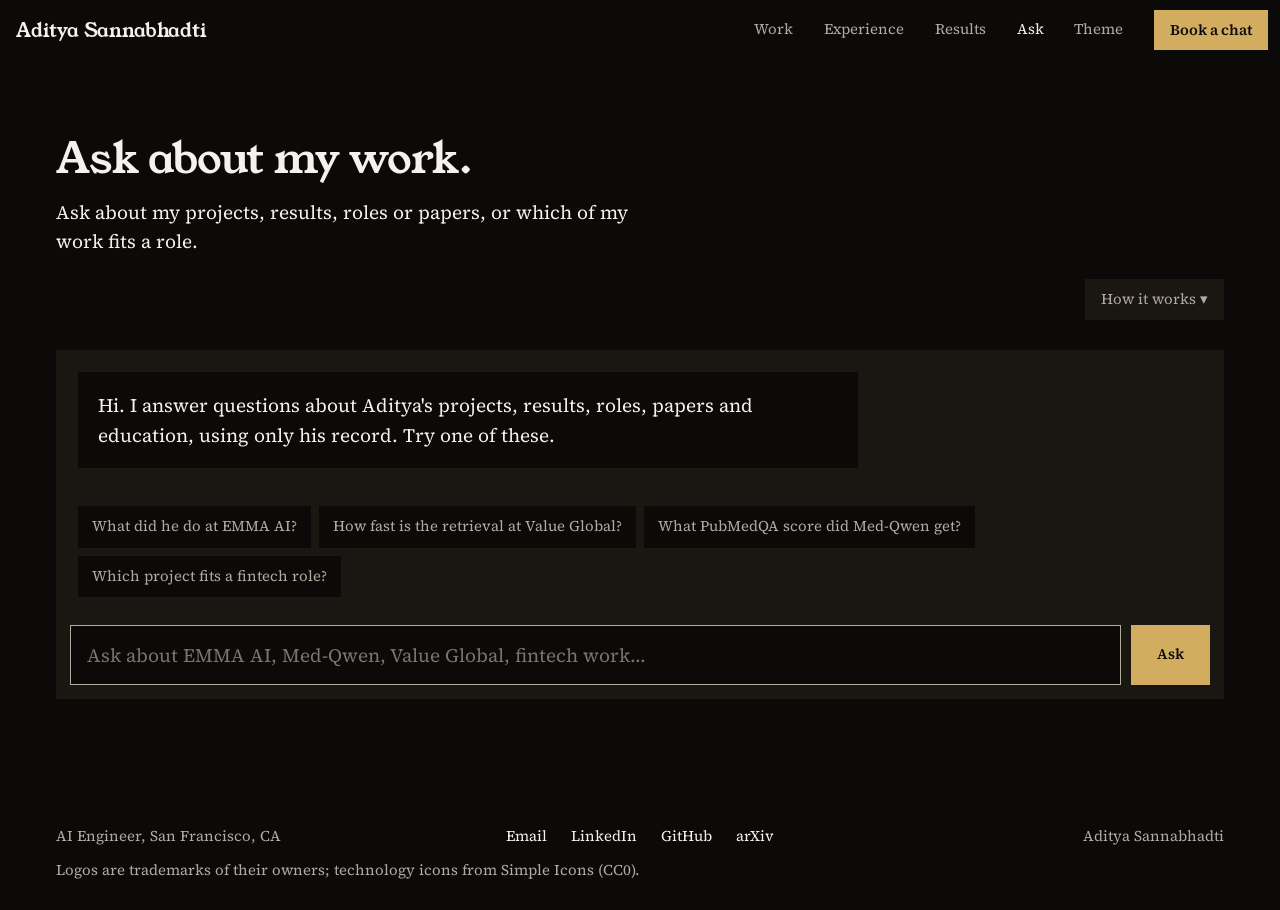
==== commit 6b88e40f: "Hero: AI Engineer at Value Global; metric-free intro matching the resume summary - Role line and tit" ====
--- a/docs/ask.html
+++ b/docs/ask.html
@@ -7,7 +7,7 @@
 <link rel="icon" href="data:image/svg+xml,%3Csvg xmlns='http://www.w3.org/2000/svg' viewBox='0 0 32 32'%3E%3Crect width='32' height='32' fill='%230c0a08'/%3E%3Ctext x='16' y='22' text-anchor='middle' font-family='Georgia,serif' font-size='15' fill='%23d2ac5f'%3EAS%3C/text%3E%3C/svg%3E">
 <link rel="preload" href="fonts/YoungSerif-normal.woff2" as="font" type="font/woff2" crossorigin>
 <link rel="preload" href="fonts/SourceSerif4-normal.woff2" as="font" type="font/woff2" crossorigin>
-<link rel="stylesheet" href="styles.css?v=ed3c6aea">
+<link rel="stylesheet" href="styles.css?v=c222f67a">
 <script>document.documentElement.classList.add("js");try{var t=localStorage.getItem("th");if(t)document.documentElement.dataset.theme=t}catch(e){}</script>
 </head><body class="sub">
 <header class="topbar"><a class="wm" href="index.html">Aditya Sannabhadti</a><nav aria-label="Main"><a class="wk" href="index.html#work">Work</a><a class="mh" href="index.html#experience">Experience</a><a class="mh" href="index.html#results">Results</a><a href="ask.html" aria-current="page">Ask</a><button class="thm" id="tg" type="button" aria-label="Switch between dark and light">Theme</button><a class="btn p" href="contact.html">Book a chat</a></nav></header>
@@ -17,7 +17,7 @@
 <div class="hwbar"><button class="hwb" id="hwb" type="button" aria-expanded="false" aria-controls="hwp">How it works <i aria-hidden="true">▾</i></button></div>
 <div class="hwp" id="hwp" hidden><div class="hwd" aria-hidden="false"><div class="dw"><svg class="hws" viewBox="0 0 822 190" role="img" aria-label="How the Ask page works: question, read it, find the section, rank the lines, quote the best match"><defs><marker id="ah" viewBox="0 0 8 8" refX="6" refY="4" markerWidth="7" markerHeight="7" orient="auto"><path d="M0 0 L8 4 L0 8 z" class="hah"/></marker></defs><path class="ha" d="M169 94.0 L177 94.0" marker-end="url(#ah)"/><path class="ha" d="M327 94.0 L335 94.0" marker-end="url(#ah)"/><path class="ha" d="M485 94.0 L493 94.0" marker-end="url(#ah)"/><path class="ha" d="M643 94.0 L651 94.0" marker-end="url(#ah)"/><path class="ha" d="M95.0 176 L727.0 176"/><g class="hs" opacity=".35"><animate attributeName="opacity" values=".35;1;1;.35;.35" keyTimes="0;0.04;0.14;0.19;1" dur="7.5s" begin="-0.3s" repeatCount="indefinite"/><rect class="hb" x="24" y="28" width="142" height="132" /><text class="ht" x="38" y="52">1. Question</text><text class="hl" x="38" y="74">What did he do</text><text class="hl" x="38" y="93">at EMMA AI?</text></g><g class="hs" opacity=".35"><animate attributeName="opacity" values=".35;1;1;.35;.35" keyTimes="0;0.04;0.14;0.19;1" dur="7.5s" begin="1.2s" repeatCount="indefinite"/><rect class="hb" x="182" y="28" width="142" height="132" /><text class="ht" x="196" y="52">2. Read it</text><text class="hl" x="196" y="74">tokens: emma, ai</text><text class="hl" x="196" y="93">intent: describe</text><text class="hl" x="196" y="112">typos fixed</text></g><g class="hs" opacity=".35"><animate attributeName="opacity" values=".35;1;1;.35;.35" keyTimes="0;0.04;0.14;0.19;1" dur="7.5s" begin="2.7s" repeatCount="indefinite"/><rect class="hb" x="340" y="28" width="142" height="132" /><text class="ht" x="354" y="52">3. Find section</text><text class="hl" x="354" y="74">match: EMMA</text><text class="hl" x="354" y="93" textLength="114" lengthAdjust="spacingAndGlyphs">metadata: project</text><text class="hl" x="354" y="112" textLength="114" lengthAdjust="spacingAndGlyphs">health · AI · 2025</text></g><g class="hs" opacity=".35"><animate attributeName="opacity" values=".35;1;1;.35;.35" keyTimes="0;0.04;0.14;0.19;1" dur="7.5s" begin="4.2s" repeatCount="indefinite"/><rect class="hb" x="498" y="28" width="142" height="132" /><text class="ht" x="512" y="52">4. Rank lines</text><text class="hl sm" x="512" y="150">similarity</text><rect class="hbt" x="512" y="68" width="114" height="10"/><rect class="hbar win" x="512" y="68" width="104.8" height="10"/><rect class="hbt" x="512" y="94" width="114" height="10"/><rect class="hbar" x="512" y="94" width="38.6" height="10"/><rect class="hbt" x="512" y="120" width="114" height="10"/><rect class="hbar" x="512" y="120" width="20.2" height="10"/></g><g class="hs" opacity=".35"><animate attributeName="opacity" values=".35;1;1;.35;.35" keyTimes="0;0.04;0.14;0.19;1" dur="7.5s" begin="5.7s" repeatCount="indefinite"/><rect class="hb" x="656" y="28" width="142" height="132" /><text class="ht" x="670" y="52">5. Quote</text><text class="hl" x="670" y="74">best line,</text><text class="hl" x="670" y="93">numbers in bold,</text><text class="hl" x="670" y="112">+ source line</text></g><circle class="hp" r="6"><animateMotion dur="7.5s" repeatCount="indefinite" path="M95.0 176 L727.0 176" keyPoints="0;1;1" keyTimes="0;0.8;1" calcMode="linear"/></circle></svg></div><div class="mw"><svg class="hws" viewBox="0 0 330 660" role="img" aria-label="How the Ask page works: question, read it, find the section, rank the lines, quote the best match"><defs><marker id="ah" viewBox="0 0 8 8" refX="6" refY="4" markerWidth="7" markerHeight="7" orient="auto"><path d="M0 0 L8 4 L0 8 z" class="hah"/></marker></defs><path class="ha" d="M165.0 128 L165.0 146" marker-end="url(#ah)"/><path class="ha" d="M165.0 256 L165.0 274" marker-end="url(#ah)"/><path class="ha" d="M165.0 384 L165.0 402" marker-end="url(#ah)"/><path class="ha" d="M165.0 512 L165.0 530" marker-end="url(#ah)"/><path class="ha" d="M7 74.0 L7 586.0"/><g class="hs" opacity=".35"><animate attributeName="opacity" values=".35;1;1;.35;.35" keyTimes="0;0.04;0.14;0.19;1" dur="7.5s" begin="-0.3s" repeatCount="indefinite"/><rect class="hb" x="15" y="24" width="300" height="100" /><text class="ht" x="29" y="48">1. Question</text><text class="hl" x="29" y="70">What did he do</text><text class="hl" x="29" y="89">at EMMA AI?</text></g><g class="hs" opacity=".35"><animate attributeName="opacity" values=".35;1;1;.35;.35" keyTimes="0;0.04;0.14;0.19;1" dur="7.5s" begin="1.2s" repeatCount="indefinite"/><rect class="hb" x="15" y="152" width="300" height="100" /><text class="ht" x="29" y="176">2. Read it</text><text class="hl" x="29" y="198">tokens: emma, ai</text><text class="hl" x="29" y="217">intent: describe</text><text class="hl" x="29" y="236">typos fixed</text></g><g class="hs" opacity=".35"><animate attributeName="opacity" values=".35;1;1;.35;.35" keyTimes="0;0.04;0.14;0.19;1" dur="7.5s" begin="2.7s" repeatCount="indefinite"/><rect class="hb" x="15" y="280" width="300" height="100" /><text class="ht" x="29" y="304">3. Find section</text><text class="hl" x="29" y="326">match: EMMA</text><text class="hl" x="29" y="345">metadata: project</text><text class="hl" x="29" y="364">health · AI · 2025</text></g><g class="hs" opacity=".35"><animate attributeName="opacity" values=".35;1;1;.35;.35" keyTimes="0;0.04;0.14;0.19;1" dur="7.5s" begin="4.2s" repeatCount="indefinite"/><rect class="hb" x="15" y="408" width="300" height="100" /><text class="ht" x="29" y="432">4. Rank lines</text><text class="hl sm" x="29" y="498">similarity</text><rect class="hbt" x="29" y="448" width="272" height="10"/><rect class="hbar win" x="29" y="448" width="250.1" height="10"/><rect class="hbt" x="29" y="474" width="272" height="10"/><rect class="hbar" x="29" y="474" width="92.1" height="10"/><rect class="hbt" x="29" y="500" width="272" height="10"/><rect class="hbar" x="29" y="500" width="48.3" height="10"/></g><g class="hs" opacity=".35"><animate attributeName="opacity" values=".35;1;1;.35;.35" keyTimes="0;0.04;0.14;0.19;1" dur="7.5s" begin="5.7s" repeatCount="indefinite"/><rect class="hb" x="15" y="536" width="300" height="100" /><text class="ht" x="29" y="560">5. Quote</text><text class="hl" x="29" y="582">best line,</text><text class="hl" x="29" y="601">numbers in bold,</text><text class="hl" x="29" y="620">+ source line</text></g><circle class="hp" r="6"><animateMotion dur="7.5s" repeatCount="indefinite" path="M7 74.0 L7 586.0" keyPoints="0;1;1" keyTimes="0;0.8;1" calcMode="linear"/></circle></svg></div></div>
 <ol>
-<li><b>Chunk.</b> My record is cut into nineteen sections, one per project, role or topic, split into fifty-six short lines. Each section carries metadata: project, organisation, year, domain, topics and tools.</li>
+<li><b>Chunk.</b> My record is cut into nineteen sections, one per project, role or topic, split into fifty-eight short lines. Each section carries metadata: project, organisation, year, domain, topics and tools.</li>
 <li><b>Match.</b> No AI model runs here. Each question and each line becomes a TF-IDF vector; names such as EMMA or Tata pick the section, metadata filters pick projects by topic or role, and cosine similarity picks the best lines.</li>
 <li><b>Quote.</b> A fixed template writes the reply around those lines. Same question, same answer, every time.</li></ol>
 <p class="cap">It refuses anything outside my record, such as coding help or general questions. It was checked on fifty-six questions I wrote; every set was used to tune it, so treat that as a regression check, not a blind test. With this panel open, each answer also shows its similarity score and metadata tags. <a class="ln" href="how-it-works.gif" download>Download this diagram as a GIF</a>.</p></div>
@@ -25,8 +25,8 @@
 <div class="starts" id="starts" aria-label="Suggested questions"></div>
 <form id="askf" class="askf"><input id="askq" type="text" maxlength="300" autocomplete="off" placeholder="Ask about EMMA AI, Med-Qwen, Value Global, fintech work…" aria-label="Your question"><button type="submit">Ask</button></form></div>
 </div></div></main>
-<footer class="foot"><div class="row"><span>AI / Machine Learning Engineer, San Francisco, CA</span>
+<footer class="foot"><div class="row"><span>AI Engineer, San Francisco, CA</span>
 <nav aria-label="Elsewhere"><a href="mailto:asannabh@alumni.cmu.edu?subject=Let%27s%20talk">Email</a><a href="https://linkedin.com/in/aditya-sannabhadti-269168221" rel="noopener">LinkedIn</a><a href="https://github.com/adi274903" rel="noopener">GitHub</a><a href="https://arxiv.org/abs/2503.22954" rel="noopener">arXiv</a><button class="thm tgf" type="button" aria-label="Switch between dark and light">Theme</button></nav>
 <span>Aditya Sannabhadti</span></div>
 <p class="cr">Logos are trademarks of their owners; technology icons from Simple Icons (CC0).</p></footer>
-<script src="engine.js?v=ed3c6aea" defer></script><script src="ask.js?v=ed3c6aea" defer></script><script src="app.js?v=ed3c6aea" defer></script></body></html>+<script src="engine.js?v=c222f67a" defer></script><script src="ask.js?v=c222f67a" defer></script><script src="app.js?v=c222f67a" defer></script></body></html>
--- a/docs/styles.css
+++ b/docs/styles.css
@@ -367,3 +367,15 @@
 @media(min-width:2400px){html{font-size:150%}}
 @media(min-width:3200px){html{font-size:200%}}
 .rl{margin-top:1.25rem}
+
+/* highlights: the four strongest projects, above the full list */
+#highlights{margin-bottom:clamp(48px,6vw,88px)}
+.hl{list-style:none;margin:0;padding:0;display:grid;gap:clamp(22px,2.4vw,32px);grid-template-columns:repeat(auto-fit,minmax(min(100%,300px),1fr))}
+.hl li{border-top:2px solid var(--accent);padding-top:18px}
+.hl .ht{display:block;font:400 clamp(1.3rem,1.1rem + .8vw,1.75rem)/1.12 var(--f-head);letter-spacing:-.015em;color:var(--ink);text-decoration:none;text-wrap:balance}
+.hl .ht:hover,.hl .ht:focus-visible{color:var(--accent)}
+.hl .hm{display:block;margin-top:10px;font-size:var(--s-small);color:var(--muted)}
+.hl .hm b{color:var(--ink);font-weight:600;margin-right:6px}
+.hl p{margin-top:12px;max-width:46ch}
+.hl .ha{display:flex;flex-wrap:wrap;gap:8px 24px;margin-top:14px;font-size:var(--s-small)}
+.hl .ha a{color:var(--accent);text-underline-offset:.22em}
